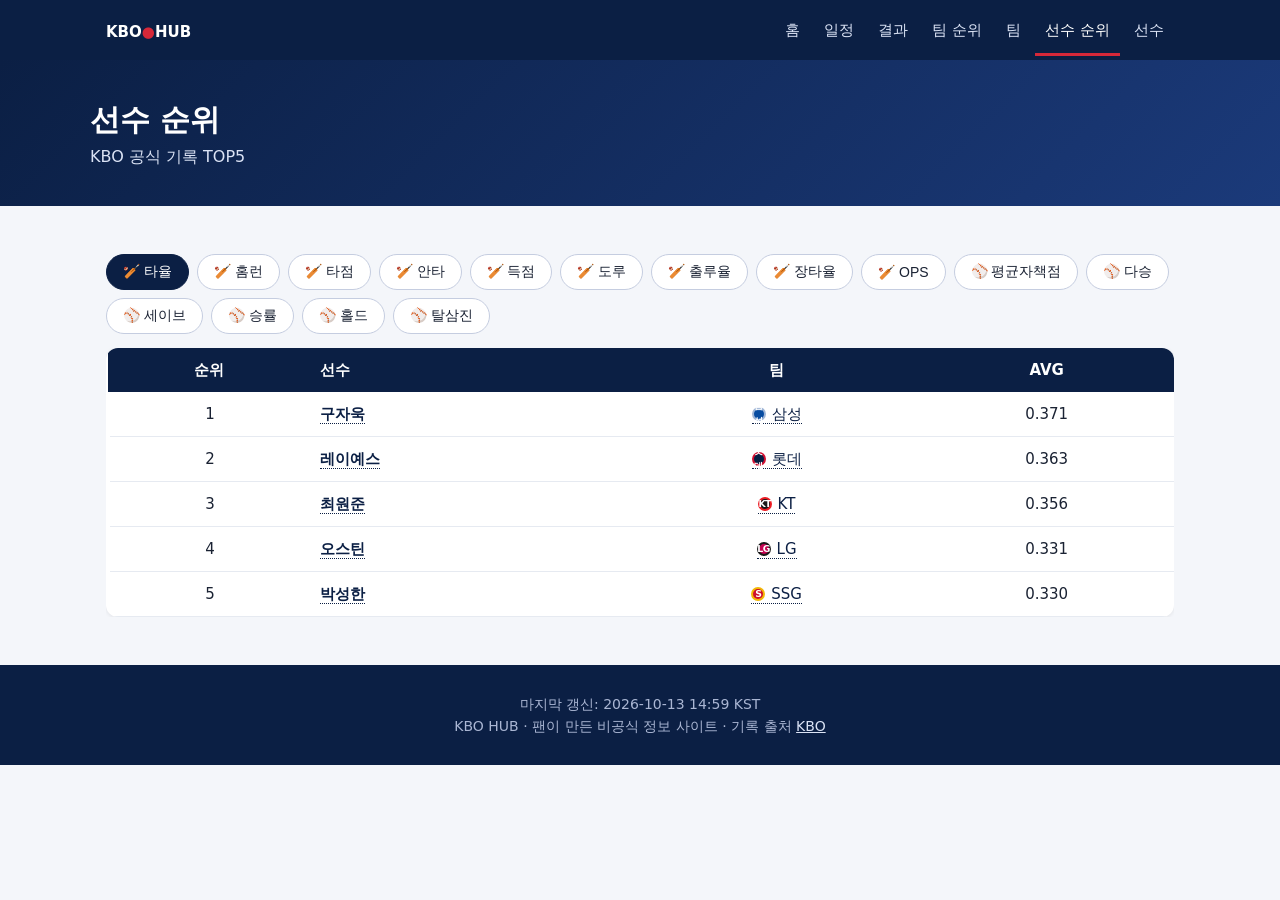
==== leaders.html @ 5f87f617 "Add files via upload" ====
<!DOCTYPE html>
<html lang="ko">
<head>
<meta charset="utf-8">
<meta name="viewport" content="width=device-width,initial-scale=1">
<title>선수 순위 · KBO HUB</title>
<link rel="stylesheet" href="style.css">
</head>
<body>
<header id="hd"></header>
<div id="app"></div>
<footer id="ft"></footer>
<script src="app.js"></script>
<script>
init("leaders.html",()=>{

const keys=Object.keys(D.leaders);
$("app").innerHTML=pageHead("선수 순위","KBO 공식 기록 TOP5")+`<main><section><div class="tabs" id="tabs"></div><div id="tb"></div></section></main>`;
function draw(k){const o=D.leaders[k];$("tb").innerHTML=table(["순위","선수","팀",o.u],o.v.map((r,i)=>`<tr><td>${i+1}</td><td class="l"><b>${pl(r[0],r[1])}</b></td><td>${tl(r[1])}</td><td>${r[2]}</td></tr>`).join(""),[1]);[...$("tabs").children].forEach(b=>b.classList.toggle("on",b.dataset.k===k));history.replaceState(null,"","?k="+encodeURIComponent(k))}
$("tabs").innerHTML=keys.map(k=>`<button data-k="${k}">${D.leaders[k].g==="투수"?"⚾ ":"🏏 "}${k}</button>`).join("");
[...$("tabs").children].forEach(b=>b.onclick=()=>draw(b.dataset.k));
draw(keys.includes(q("k"))?q("k"):keys[0]);

});
</script>
</body>
</html>
---- style.css ----
:root{--navy:#0b1f44;--red:#d62839;--bg:#f4f6fa;--card:#fff;--text:#1a2233;--mute:#5b6678}
*{box-sizing:border-box;margin:0;padding:0}
body{font-family:system-ui,'Apple SD Gothic Neo','Nanum Gothic',sans-serif;background:var(--bg);color:var(--text);line-height:1.6}
header{background:var(--navy);position:sticky;top:0;z-index:10}
nav{max-width:1100px;margin:auto;display:flex;align-items:center;justify-content:space-between;padding:0 16px;flex-wrap:wrap}
.logo{color:#fff;font-weight:800;font-size:20px;padding:14px 0}.logo span{color:var(--red)}
nav ul{display:flex;list-style:none;gap:4px;flex-wrap:wrap}
nav a{color:#dbe3f5;text-decoration:none;padding:14px 10px;display:block;font-size:15px}
nav a:hover{color:#fff}
.hero{background:linear-gradient(135deg,var(--navy),#1b3a7a);color:#fff;text-align:center;padding:72px 16px}
.hero h1{font-size:clamp(28px,6vw,48px);margin-bottom:12px}
.hero p{max-width:620px;margin:0 auto 24px;color:#dbe3f5}
.btn{display:inline-block;background:var(--red);color:#fff;text-decoration:none;padding:12px 28px;border-radius:999px;font-weight:700}
main{max-width:1100px;margin:auto;padding:0 16px}
section{padding:48px 0}
h2{font-size:26px;margin-bottom:20px;border-left:6px solid var(--red);padding-left:12px}
.notice{background:#fff4d6;color:#5a4300;border-radius:8px;padding:10px 14px;font-size:14px;margin:20px 0 0}
.grid{display:grid;grid-template-columns:repeat(auto-fit,minmax(240px,1fr));gap:16px}
.card{background:var(--card);border-radius:12px;padding:20px;box-shadow:0 1px 4px rgba(0,0,0,.08)}
.card h3{margin-bottom:6px;color:var(--navy)}
.card p{color:var(--mute);font-size:15px}
table{width:100%;border-collapse:collapse;background:var(--card);border-radius:12px;overflow:hidden;box-shadow:0 1px 4px rgba(0,0,0,.08);font-size:15px}
th{background:var(--navy);color:#fff;padding:10px;text-align:center;white-space:nowrap}
td{padding:10px;text-align:center;border-bottom:1px solid #e6eaf1}
td.l,th.l{text-align:left}
tr:hover td{background:#f0f4fb}
.wrap{overflow-x:auto}
.tabs{display:flex;gap:8px;margin-bottom:14px;flex-wrap:wrap}
.tabs button{border:1px solid #c5cde0;background:#fff;padding:8px 16px;border-radius:999px;cursor:pointer;font-size:14px;color:var(--text)}
.tabs button.on{background:var(--navy);color:#fff;border-color:var(--navy)}
.game{display:flex;justify-content:space-between;align-items:center;background:var(--card);border-radius:12px;padding:14px 20px;margin-bottom:10px;box-shadow:0 1px 4px rgba(0,0,0,.08);gap:10px}
.game .t{flex:1;font-weight:700}.game .t.r{text-align:right}
.game .m{text-align:center;color:var(--mute);font-size:13px;min-width:110px}
.score{font-size:22px;font-weight:800;color:var(--navy)}
.win{color:var(--red)}
.search{padding:10px 14px;border:1px solid #c5cde0;border-radius:8px;width:100%;max-width:320px;margin-bottom:14px;font-size:15px}
.clk{cursor:pointer;color:var(--navy);text-decoration:underline dotted}.clk:hover{color:var(--red)}
.back{border:0;background:var(--navy);color:#fff;padding:8px 18px;border-radius:999px;cursor:pointer;margin-bottom:16px;font-size:14px}
.th{background:linear-gradient(135deg,var(--navy),#1b3a7a);color:#fff;border-radius:14px;padding:28px;margin-bottom:20px}
.th h1{font-size:34px}.th p{color:#dbe3f5}
.stats{display:grid;grid-template-columns:repeat(auto-fit,minmax(110px,1fr));gap:12px;margin-top:16px}
.stats div{background:rgba(255,255,255,.12);border-radius:10px;padding:10px;text-align:center}.stats b{display:block;font-size:22px}
.form span{display:inline-block;width:26px;height:26px;line-height:26px;border-radius:50%;text-align:center;color:#fff;font-size:13px;font-weight:700;margin-right:4px}
.form .W{background:var(--c1,var(--red))}.form .L{background:#6b7a99}.form .D{background:#aaa}
.tg{display:grid;grid-template-columns:repeat(auto-fit,minmax(130px,1fr));gap:12px}
.tg button{background:#fff;border:0;border-radius:12px;padding:18px 10px;box-shadow:0 1px 4px rgba(0,0,0,.08);cursor:pointer;font-size:17px;font-weight:800;color:var(--navy)}.tg button:hover{background:var(--navy);color:#fff}
.sub{margin:22px 0 10px;font-size:20px}
.bd{display:inline-flex;align-items:center;justify-content:center;width:1.5em;height:1.5em;border-radius:50%;background:var(--c1);color:#fff;font-size:.62em;font-weight:800;vertical-align:middle;margin-right:6px;border:2px solid var(--c2);letter-spacing:-.5px}
.tg button{border-top:5px solid var(--c1)}.tg button:hover{background:var(--c1);color:#fff}.tg .bd{display:flex;margin:0 auto 8px;width:2.4em;height:2.4em;font-size:.8em}
.th{background:linear-gradient(135deg,var(--c1),var(--c1) 60%,var(--c2))!important;display:flex;gap:18px;align-items:center;flex-wrap:wrap}
.th .bd{font-size:1.6em;width:2.6em;height:2.6em;background:#fff;color:var(--c1);border-color:var(--c2)}
.th>div{flex:1;min-width:240px}
tbody tr td:first-child{border-left:4px solid transparent}
footer{background:var(--navy);color:#aab6d3;text-align:center;padding:28px 16px;font-size:14px}

nav a.on{color:#fff;box-shadow:inset 0 -3px 0 var(--red)}
.logo a{color:#fff;text-decoration:none;padding:0;display:inline}
a.clk{text-decoration:none;border-bottom:1px dotted var(--navy)}a.clk:hover{border-color:var(--red)}
.pagehead{background:linear-gradient(135deg,var(--navy),#1b3a7a);color:#fff;padding:36px 16px}
.pagehead>div{max-width:1100px;margin:auto}.pagehead h1{font-size:30px}.pagehead p{color:#dbe3f5}
.crumb{font-size:13px;margin-bottom:8px;color:#aab6d3}.crumb a{color:#dbe3f5}
.two{display:grid;grid-template-columns:repeat(auto-fit,minmax(320px,1fr));gap:24px}
.more{display:inline-block;margin-top:10px;color:var(--navy);font-weight:700;text-decoration:none}.more:hover{color:var(--red)}
select.sel{padding:9px 12px;border:1px solid #c5cde0;border-radius:8px;font-size:15px;background:#fff;margin:0 8px 14px 0}
.linkcards a{text-decoration:none;color:inherit}.linkcards .card:hover{outline:2px solid var(--red)}
.rank{display:flex;gap:10px;align-items:center;padding:8px 0;border-bottom:1px solid #e6eaf1}.rank:last-child{border:0}
.rank b.n{width:22px;color:var(--mute)}.rank .v{margin-left:auto;font-weight:800;color:var(--navy)}
.rec{display:grid;grid-template-columns:repeat(auto-fit,minmax(150px,1fr));gap:12px}
.rec div{background:#fff;border-radius:12px;padding:14px;text-align:center;box-shadow:0 1px 4px rgba(0,0,0,.08)}
.rec b{display:block;font-size:24px;color:var(--navy)}.rec small{color:var(--mute)}
.empty{color:var(--mute);padding:14px 0}
footer a{color:#dbe3f5}
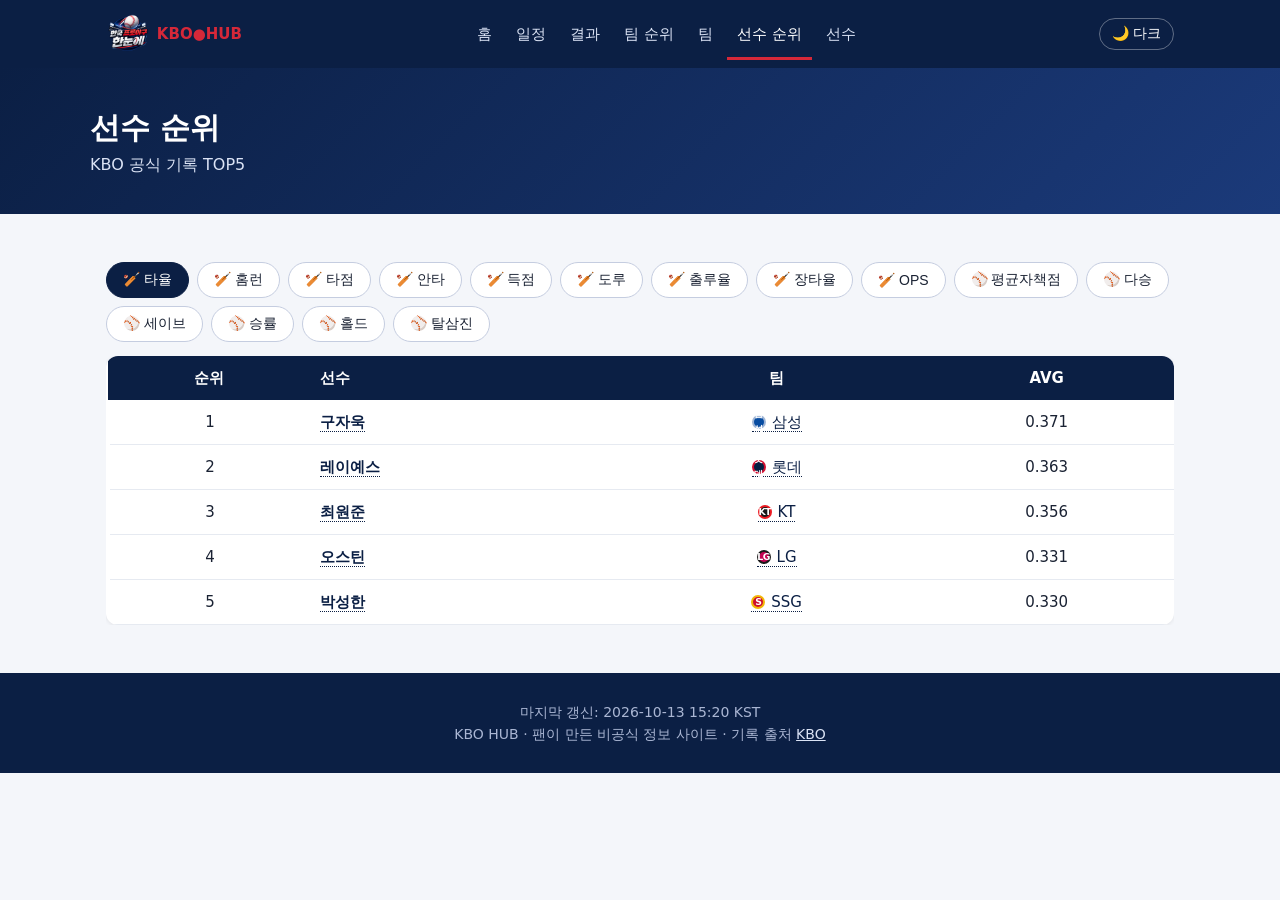
==== commit 5b995e5c: "Add files via upload" ====
--- a/leaders.html
+++ b/leaders.html
@@ -4,6 +4,8 @@
 <meta charset="utf-8">
 <meta name="viewport" content="width=device-width,initial-scale=1">
 <title>선수 순위 · KBO HUB</title>
+<script>(function(){var t=null;try{t=localStorage.getItem("kbo-theme")}catch(e){}if(!t)t=matchMedia("(prefers-color-scheme: dark)").matches?"dark":"light";document.documentElement.dataset.theme=t})()</script>
+<link rel="icon" type="image/png" href="favicon.png">
 <link rel="stylesheet" href="style.css">
 </head>
 <body>
--- a/style.css
+++ b/style.css
@@ -1,4 +1,4 @@
-:root{--navy:#0b1f44;--red:#d62839;--bg:#f4f6fa;--card:#fff;--text:#1a2233;--mute:#5b6678}
+:root{--ink:#0b1f44;--line:#e6eaf1;--hover:#f0f4fb;--field:#fff;--bd2:#c5cde0;--notice-bg:#fff4d6;--notice-tx:#5a4300;--hl:#fff4d6;--navy:#0b1f44;--red:#d62839;--bg:#f4f6fa;--card:#fff;--text:#1a2233;--mute:#5b6678}
 *{box-sizing:border-box;margin:0;padding:0}
 body{font-family:system-ui,'Apple SD Gothic Neo','Nanum Gothic',sans-serif;background:var(--bg);color:var(--text);line-height:1.6}
 header{background:var(--navy);position:sticky;top:0;z-index:10}
@@ -14,27 +14,27 @@
 main{max-width:1100px;margin:auto;padding:0 16px}
 section{padding:48px 0}
 h2{font-size:26px;margin-bottom:20px;border-left:6px solid var(--red);padding-left:12px}
-.notice{background:#fff4d6;color:#5a4300;border-radius:8px;padding:10px 14px;font-size:14px;margin:20px 0 0}
+.notice{background:var(--notice-bg);color:var(--notice-tx);border-radius:8px;padding:10px 14px;font-size:14px;margin:20px 0 0}
 .grid{display:grid;grid-template-columns:repeat(auto-fit,minmax(240px,1fr));gap:16px}
 .card{background:var(--card);border-radius:12px;padding:20px;box-shadow:0 1px 4px rgba(0,0,0,.08)}
-.card h3{margin-bottom:6px;color:var(--navy)}
+.card h3{margin-bottom:6px;color:var(--ink)}
 .card p{color:var(--mute);font-size:15px}
 table{width:100%;border-collapse:collapse;background:var(--card);border-radius:12px;overflow:hidden;box-shadow:0 1px 4px rgba(0,0,0,.08);font-size:15px}
 th{background:var(--navy);color:#fff;padding:10px;text-align:center;white-space:nowrap}
-td{padding:10px;text-align:center;border-bottom:1px solid #e6eaf1}
+td{padding:10px;text-align:center;border-bottom:1px solid var(--line)}
 td.l,th.l{text-align:left}
-tr:hover td{background:#f0f4fb}
+tr:hover td{background:var(--hover)}
 .wrap{overflow-x:auto}
 .tabs{display:flex;gap:8px;margin-bottom:14px;flex-wrap:wrap}
-.tabs button{border:1px solid #c5cde0;background:#fff;padding:8px 16px;border-radius:999px;cursor:pointer;font-size:14px;color:var(--text)}
-.tabs button.on{background:var(--navy);color:#fff;border-color:var(--navy)}
+.tabs button{border:1px solid var(--bd2);background:var(--field);padding:8px 16px;border-radius:999px;cursor:pointer;font-size:14px;color:var(--text)}
+.tabs button.on{background:var(--navy);color:#fff;border-color:var(--ink)}
 .game{display:flex;justify-content:space-between;align-items:center;background:var(--card);border-radius:12px;padding:14px 20px;margin-bottom:10px;box-shadow:0 1px 4px rgba(0,0,0,.08);gap:10px}
 .game .t{flex:1;font-weight:700}.game .t.r{text-align:right}
 .game .m{text-align:center;color:var(--mute);font-size:13px;min-width:110px}
-.score{font-size:22px;font-weight:800;color:var(--navy)}
+.score{font-size:22px;font-weight:800;color:var(--ink)}
 .win{color:var(--red)}
-.search{padding:10px 14px;border:1px solid #c5cde0;border-radius:8px;width:100%;max-width:320px;margin-bottom:14px;font-size:15px}
-.clk{cursor:pointer;color:var(--navy);text-decoration:underline dotted}.clk:hover{color:var(--red)}
+.search{padding:10px 14px;border:1px solid var(--bd2);border-radius:8px;width:100%;max-width:320px;margin-bottom:14px;font-size:15px;background:var(--field);color:var(--text)}
+.clk{cursor:pointer;color:var(--ink);text-decoration:underline dotted}.clk:hover{color:var(--red)}
 .back{border:0;background:var(--navy);color:#fff;padding:8px 18px;border-radius:999px;cursor:pointer;margin-bottom:16px;font-size:14px}
 .th{background:linear-gradient(135deg,var(--navy),#1b3a7a);color:#fff;border-radius:14px;padding:28px;margin-bottom:20px}
 .th h1{font-size:34px}.th p{color:#dbe3f5}
@@ -43,7 +43,7 @@
 .form span{display:inline-block;width:26px;height:26px;line-height:26px;border-radius:50%;text-align:center;color:#fff;font-size:13px;font-weight:700;margin-right:4px}
 .form .W{background:var(--c1,var(--red))}.form .L{background:#6b7a99}.form .D{background:#aaa}
 .tg{display:grid;grid-template-columns:repeat(auto-fit,minmax(130px,1fr));gap:12px}
-.tg button{background:#fff;border:0;border-radius:12px;padding:18px 10px;box-shadow:0 1px 4px rgba(0,0,0,.08);cursor:pointer;font-size:17px;font-weight:800;color:var(--navy)}.tg button:hover{background:var(--navy);color:#fff}
+.tg button{background:var(--card);border:0;border-radius:12px;padding:18px 10px;box-shadow:0 1px 4px rgba(0,0,0,.08);cursor:pointer;font-size:17px;font-weight:800;color:var(--ink)}.tg button:hover{background:var(--navy);color:#fff}
 .sub{margin:22px 0 10px;font-size:20px}
 .bd{display:inline-flex;align-items:center;justify-content:center;width:1.5em;height:1.5em;border-radius:50%;background:var(--c1);color:#fff;font-size:.62em;font-weight:800;vertical-align:middle;margin-right:6px;border:2px solid var(--c2);letter-spacing:-.5px}
 .tg button{border-top:5px solid var(--c1)}.tg button:hover{background:var(--c1);color:#fff}.tg .bd{display:flex;margin:0 auto 8px;width:2.4em;height:2.4em;font-size:.8em}
@@ -60,13 +60,42 @@
 .pagehead>div{max-width:1100px;margin:auto}.pagehead h1{font-size:30px}.pagehead p{color:#dbe3f5}
 .crumb{font-size:13px;margin-bottom:8px;color:#aab6d3}.crumb a{color:#dbe3f5}
 .two{display:grid;grid-template-columns:repeat(auto-fit,minmax(320px,1fr));gap:24px}
-.more{display:inline-block;margin-top:10px;color:var(--navy);font-weight:700;text-decoration:none}.more:hover{color:var(--red)}
-select.sel{padding:9px 12px;border:1px solid #c5cde0;border-radius:8px;font-size:15px;background:#fff;margin:0 8px 14px 0}
+.more{display:inline-block;margin-top:10px;color:var(--ink);font-weight:700;text-decoration:none}.more:hover{color:var(--red)}
+select.sel{padding:9px 12px;border:1px solid var(--bd2);border-radius:8px;font-size:15px;background:var(--field);color:var(--text);margin:0 8px 14px 0}
 .linkcards a{text-decoration:none;color:inherit}.linkcards .card:hover{outline:2px solid var(--red)}
-.rank{display:flex;gap:10px;align-items:center;padding:8px 0;border-bottom:1px solid #e6eaf1}.rank:last-child{border:0}
-.rank b.n{width:22px;color:var(--mute)}.rank .v{margin-left:auto;font-weight:800;color:var(--navy)}
+.rank{display:flex;gap:10px;align-items:center;padding:8px 0;border-bottom:1px solid var(--line)}.rank:last-child{border:0}
+.rank b.n{width:22px;color:var(--mute)}.rank .v{margin-left:auto;font-weight:800;color:var(--ink)}
 .rec{display:grid;grid-template-columns:repeat(auto-fit,minmax(150px,1fr));gap:12px}
-.rec div{background:#fff;border-radius:12px;padding:14px;text-align:center;box-shadow:0 1px 4px rgba(0,0,0,.08)}
-.rec b{display:block;font-size:24px;color:var(--navy)}.rec small{color:var(--mute)}
+.rec div{background:var(--card);border-radius:12px;padding:14px;text-align:center;box-shadow:0 1px 4px rgba(0,0,0,.08)}
+.rec b{display:block;font-size:24px;color:var(--ink)}.rec small{color:var(--mute)}
 .empty{color:var(--mute);padding:14px 0}
 footer a{color:#dbe3f5}
+
+.tabs button{color:var(--text)}
+.theme{background:transparent;border:1px solid rgba(255,255,255,.35);color:#fff;border-radius:999px;padding:6px 12px;cursor:pointer;font-size:14px;margin-left:8px}
+.theme:hover{background:rgba(255,255,255,.15)}
+nav{gap:8px}
+body,.card,.game,table,td,.rec div,.tg button{transition:background .2s,color .2s}
+html[data-theme=dark]{color-scheme:dark;--ink:#cfe0ff;--bg:#0d1220;--card:#172036;--text:#e6ebf5;--mute:#9aa6bf;--line:#2a3550;--hover:#1f2b47;--field:#172036;--bd2:#34425f;--notice-bg:#3a2f0b;--notice-tx:#ffe9a8;--hl:#3a2f0b;--red:#ff5468}
+html[data-theme=dark] header{background:#070d1c}
+html[data-theme=dark] footer{background:#070d1c}
+html[data-theme=dark] th{background:#0f1a33}
+html[data-theme=dark] .tabs button.on,html[data-theme=dark] .back{background:#2b4a8f;border-color:#2b4a8f}
+html[data-theme=dark] .th{box-shadow:0 0 0 1px rgba(255,255,255,.18)}
+html[data-theme=dark] .bd{box-shadow:0 0 0 1.5px rgba(255,255,255,.35)}
+html[data-theme=dark] .tg button{box-shadow:0 0 0 1px var(--line)}
+html[data-theme=dark] .tg button:hover{color:#fff}
+html[data-theme=dark] .form .L{background:#4a5878}
+html[data-theme=dark] .win{color:#ff7a8a}
+html[data-theme=dark] .score{color:#fff}
+html[data-theme=dark] a.clk{border-bottom-color:#6b7fa8}
+html[data-theme=dark] .rank.me{background:var(--hl)}
+html[data-theme=dark] .btn{color:#fff}
+.rank.me{background:var(--hl);margin:0 -8px;padding:8px}
+
+.logo a{display:flex!important;align-items:center;gap:8px}
+.logo-img{height:40px;width:auto;display:block}
+.logo-tx{font-weight:800}.logo-tx span{color:var(--red)}
+.hero-logo{width:min(260px,60vw);height:auto;display:block;margin:0 auto 12px;filter:drop-shadow(0 6px 18px rgba(0,0,0,.35))}
+.pagehead .ph-logo{height:56px;width:auto;float:right;margin-left:12px}
+@media(max-width:600px){.logo-tx{display:none}.pagehead .ph-logo{display:none}}
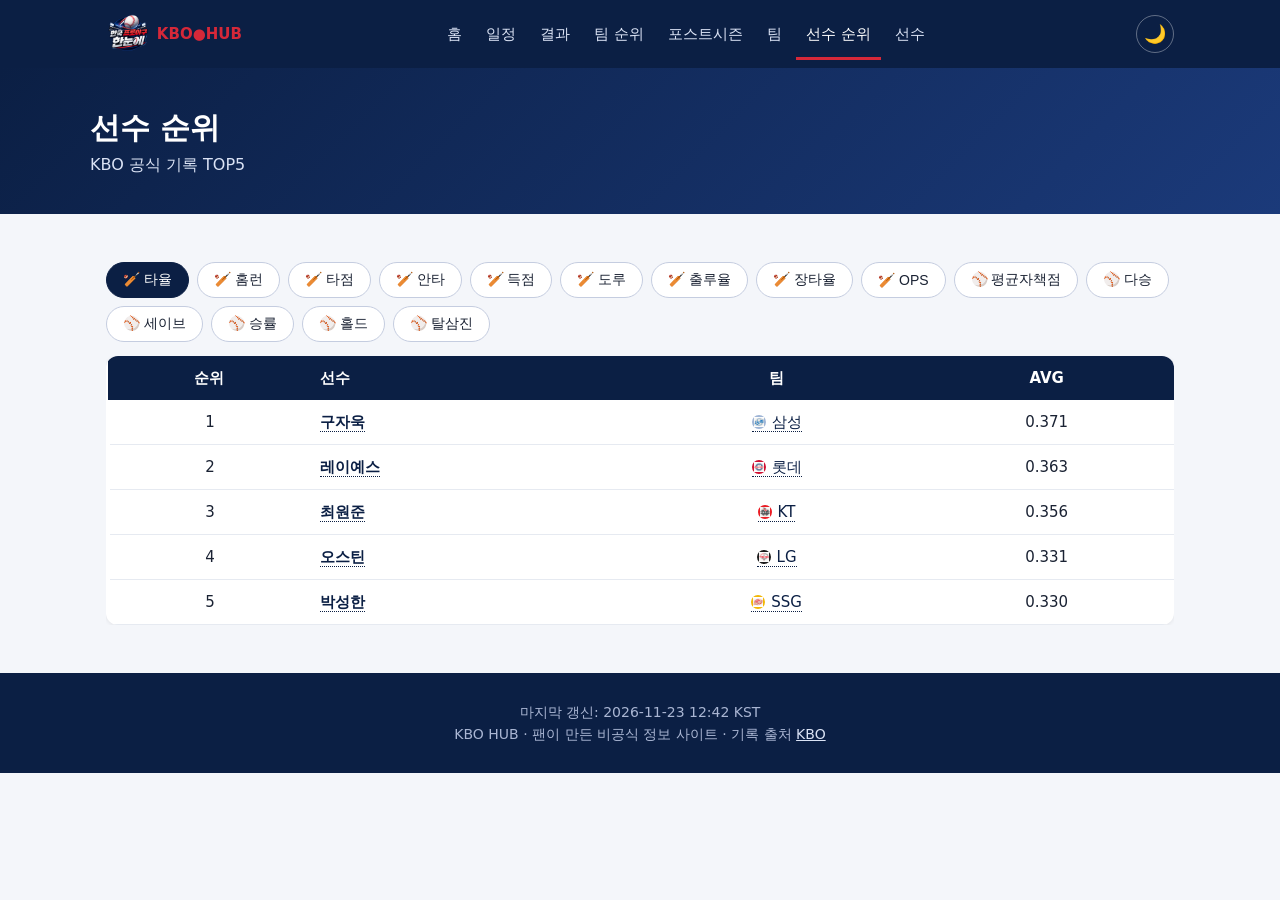
==== commit 80b2aa98: "Add files via upload" ====
--- a/leaders.html
+++ b/leaders.html
@@ -4,6 +4,13 @@
 <meta charset="utf-8">
 <meta name="viewport" content="width=device-width,initial-scale=1">
 <title>선수 순위 · KBO HUB</title>
+<meta property="og:type" content="website">
+<meta property="og:title" content="선수 순위 · KBO HUB">
+<meta property="og:description" content="KBO 일정, 결과, 팀 순위, 선수 기록을 한눈에">
+<meta property="og:image" content="https://dogyungim414-cyber.github.io/KBO-hub/og-image.png">
+<meta property="og:image:width" content="1200">
+<meta property="og:image:height" content="630">
+<meta name="twitter:card" content="summary_large_image">
 <script>(function(){var t=null;try{t=localStorage.getItem("kbo-theme")}catch(e){}if(!t)t=matchMedia("(prefers-color-scheme: dark)").matches?"dark":"light";document.documentElement.dataset.theme=t})()</script>
 <link rel="icon" type="image/png" href="favicon.png">
 <link rel="stylesheet" href="style.css">
--- a/style.css
+++ b/style.css
@@ -99,3 +99,24 @@
 .hero-logo{width:min(260px,60vw);height:auto;display:block;margin:0 auto 12px;filter:drop-shadow(0 6px 18px rgba(0,0,0,.35))}
 .pagehead .ph-logo{height:56px;width:auto;float:right;margin-left:12px}
 @media(max-width:600px){.logo-tx{display:none}.pagehead .ph-logo{display:none}}
+
+.bracket{display:grid;grid-template-columns:repeat(auto-fit,minmax(250px,1fr));gap:16px;align-items:start}
+.round{background:var(--card);border-radius:12px;box-shadow:0 1px 4px rgba(0,0,0,.08);padding:16px;position:relative}
+.round h3{color:var(--ink);font-size:17px}.round .len{font-size:12px;color:var(--mute);margin-bottom:6px}
+.round .side{display:flex;align-items:center;gap:8px;padding:9px 10px;border-radius:8px;border:1px solid var(--line);margin-top:6px}
+.round .side small{color:var(--mute);font-size:12px}.round .side b{margin-left:auto;font-size:22px;color:var(--ink)}
+.round .side.adv{outline:2px solid var(--red);background:var(--hover)}.round .side.out{opacity:.5}
+.tbd{color:var(--mute);font-style:italic}
+.pill{display:inline-block;font-size:12px;font-weight:700;padding:3px 10px;border-radius:999px;background:var(--hover);color:var(--ink);margin:10px 0 4px}
+.pill.live{background:var(--red);color:#fff}.pill.end{background:var(--ink);color:var(--card)}
+.gl{font-size:13px;color:var(--mute);padding:5px 0;border-top:1px dashed var(--line)}.gl b{color:var(--text)}
+.champ{text-align:center;background:linear-gradient(135deg,#f2b705,#ffdf6b);color:#3b2d00;border-radius:12px;padding:18px;margin-bottom:16px;font-weight:800;font-size:20px}
+.rule{font-size:14px;color:var(--mute);line-height:1.8}
+.arrow{display:none}
+
+.tg .bd.bdl{display:flex!important;width:64px!important;height:64px!important;margin:0 auto 8px!important;border-radius:12px!important}
+.th .bd.bdl{width:84px!important;height:84px!important;margin:0!important;border:0!important;border-radius:14px!important;padding:4px!important}
+.th .bd.bdl img{border-radius:10px}
+.round .side .bd.bdl{width:30px;height:30px}
+.theme{width:38px;height:38px;padding:0;font-size:18px;line-height:1;margin-left:6px;display:inline-flex;align-items:center;justify-content:center}
+@media(max-width:600px){.theme{width:34px;height:34px}}
